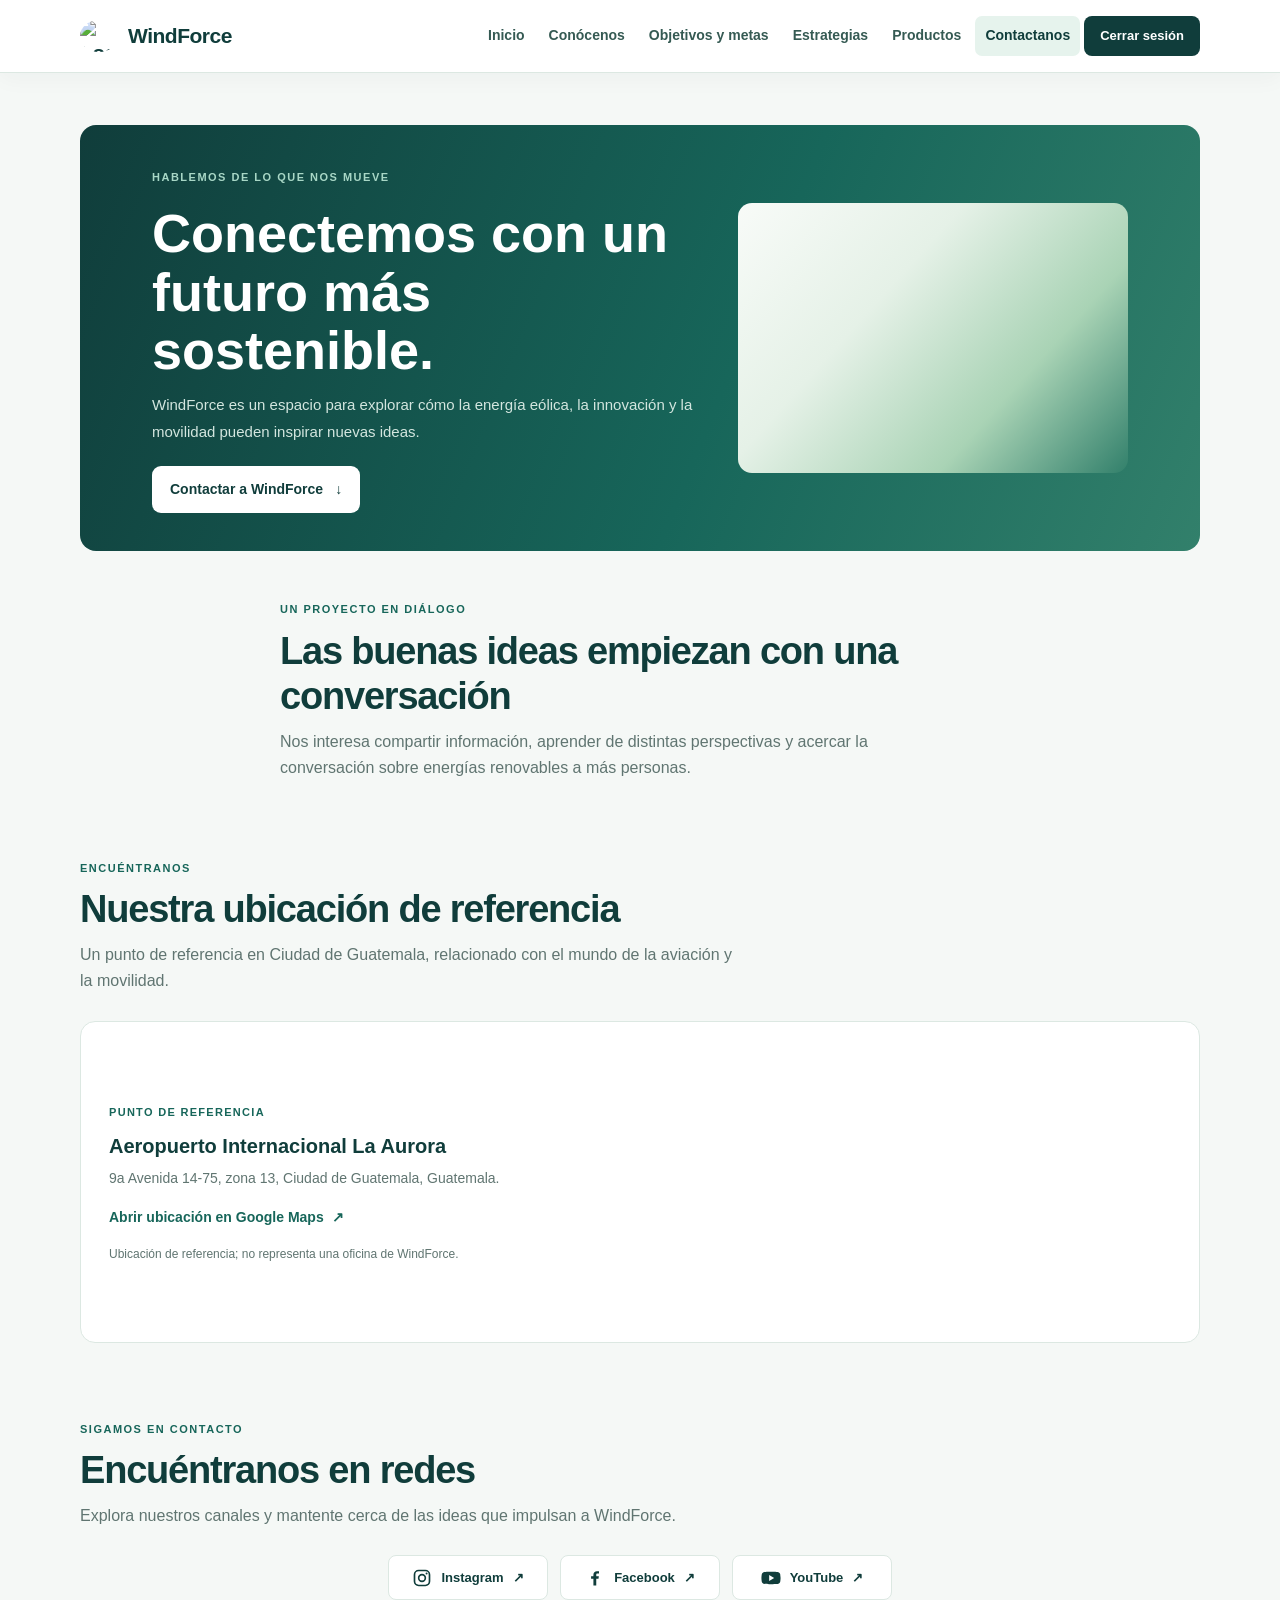
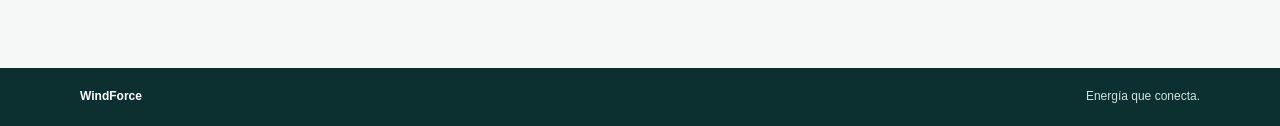
==== contactanos.html @ 2a058676 "Cambios finales" ====
<!DOCTYPE html>
<html lang="es">
<head>
	<meta charset="UTF-8">
	<meta name="viewport" content="width=device-width, initial-scale=1.0">
	<meta name="theme-color" content="#103d3b">
	<meta name="description" content="Encuentra la ubicación de referencia de WindForce y conecta con nuestro proyecto de energía y movilidad sostenible.">
	<title>Contáctanos - WindForce</title>
	<link rel="stylesheet" href="principal.css">
	<script src="codigo.js" defer></script>
</head>
<body data-requiere-sesion="true">
	<nav class="barra" aria-label="Navegación principal">
		<div class="contenedor">
			<a class="marca" href="principal.html">
				<img src="img/wind.png" alt="Logo de WindForce" width="30" height="24">
				WindForce
			</a>
			<div class="enlaces">
				<a href="principal.html">Inicio</a>
				<a href="conocenos.html">Conócenos</a>
				<a href="objetivosymetas.html">Objetivos y metas</a>
				<a href="estrategias.html">Estrategias</a>
				<a href="productos.html">Productos</a>
				<a href="contactanos.html" aria-current="page">Contactanos</a>
				<button class="salir" onclick="cerrarSesion()">Cerrar sesión</button>
			</div>
		</div>
	</nav>

	<main class="contenido pagina-interior pagina-contacto">
		<header class="contacto-portada">
			<div class="contacto-portada-texto">
				<span class="etiqueta">HABLEMOS DE LO QUE NOS MUEVE</span>
				<h1>Conectemos con un futuro más sostenible.</h1>
				<p>WindForce es un espacio para explorar cómo la energía eólica, la innovación y la movilidad pueden inspirar nuevas ideas.</p>
				<a class="boton1" href="#redes">Contactar a WindForce <span aria-hidden="true">↓</span></a>
			</div>
			<div class="contacto-imagen" aria-hidden="true">
				<img src="img/wind-transparente.png" alt="">
			</div>
		</header>

		<section class="seccion contacto-contexto" aria-labelledby="titulo-conversacion">
			<div class="encabezado-seccion">
				<span class="etiqueta">UN PROYECTO EN DIÁLOGO</span>
				<h2 id="titulo-conversacion">Las buenas ideas empiezan con una conversación</h2>
				<p>Nos interesa compartir información, aprender de distintas perspectivas y acercar la conversación sobre energías renovables a más personas.</p>
			</div>
		</section>

		<section class="seccion ubicacion" id="ubicacion" aria-labelledby="titulo-ubicacion">
			<div class="encabezado-seccion">
				<span class="etiqueta">ENCUÉNTRANOS</span>
				<h2 id="titulo-ubicacion">Nuestra ubicación de referencia</h2>
				<p>Un punto de referencia en Ciudad de Guatemala, relacionado con el mundo de la aviación y la movilidad.</p>
			</div>
			<div class="mapa-contacto">
				<div class="mapa-detalle">
					<span class="numero-tarjeta">PUNTO DE REFERENCIA</span>
					<h3>Aeropuerto Internacional La Aurora</h3>
					<p>9a Avenida 14-75, zona 13, Ciudad de Guatemala, Guatemala.</p>
					<a class="enlace-producto" href="https://www.google.com/maps/search/?api=1&amp;query=Aeropuerto+Internacional+La+Aurora+Guatemala" target="_blank" rel="noopener noreferrer">Abrir ubicación en Google Maps <span aria-hidden="true">↗</span></a>
					<p class="nota-medicion">Ubicación de referencia; no representa una oficina de WindForce.</p>
				</div>
				<iframe
					title="Mapa del Aeropuerto Internacional La Aurora, Guatemala"
					src="https://maps.google.com/maps?q=Aeropuerto+Internacional+La+Aurora+Guatemala&amp;output=embed"
					loading="lazy"
					referrerpolicy="no-referrer-when-downgrade"
					allowfullscreen></iframe>
			</div>
		</section>

		<section class="seccion redes contacto-redes" id="redes" aria-labelledby="titulo-redes">
			<div class="encabezado-seccion">
				<span class="etiqueta">SIGAMOS EN CONTACTO</span>
				<h2 id="titulo-redes">Encuéntranos en redes</h2>
				<p>Explora nuestros canales y mantente cerca de las ideas que impulsan a WindForce.</p>
			</div>
			<div class="redes-sociales">
				<a href="https://www.instagram.com/windforce_airline.lmti?cplk=MXBtc2k5dzJmNHRmcA==" target="_blank" rel="noopener noreferrer" aria-label="Instagram de WindForce, se abre en una pestaña nueva">
					<svg viewBox="0 0 24 24" aria-hidden="true"><rect x="3" y="3" width="18" height="18" rx="5" fill="none" stroke="currentColor" stroke-width="2"></rect><circle cx="12" cy="12" r="4" fill="none" stroke="currentColor" stroke-width="2"></circle><circle cx="17.5" cy="6.5" r="1.2"></circle></svg>
					<span>Instagram</span>
					<span aria-hidden="true">↗</span>
				</a>
				<a href="https://www.facebook.com/yaxa.co/" target="_blank" rel="noopener noreferrer" aria-label="Facebook de Yaxa, se abre en una pestaña nueva">
					<svg viewBox="0 0 24 24" aria-hidden="true"><path d="M13.5 21v-8h2.7l.4-3h-3.1V8.1c0-.9.3-1.5 1.6-1.5h1.7V3.9c-.3 0-1.3-.1-2.5-.1-2.5 0-4.2 1.5-4.2 4.3V10H7.3v3h2.8v8z"></path></svg>
					<span>Facebook</span>
					<span aria-hidden="true">↗</span>
				</a>
				<a href="https://www.youtube.com/@tiendayaxa" target="_blank" rel="noopener noreferrer" aria-label="YouTube de Yaxa, se abre en una pestaña nueva">
					<svg viewBox="0 0 24 24" aria-hidden="true"><path d="M23 7.1a3 3 0 0 0-2.1-2.1C19 4.5 12 4.5 12 4.5s-7 0-8.9.5A3 3 0 0 0 1 7.1 31 31 0 0 0 .5 12a31 31 0 0 0 .5 4.9A3 3 0 0 0 3.1 19c1.9.5 8.9.5 8.9.5s7 0 8.9-.5a3 3 0 0 0 2.1-2.1 31 31 0 0 0 .5-4.9zM9.8 15.5v-7l6 3.5z"></path></svg>
					<span>YouTube</span>
					<span aria-hidden="true">↗</span>
				</a>
			</div>
		</section>
	</main>
	<footer class="pie-pagina"><span>WindForce</span><span>Energía que conecta.</span></footer>
</body>
</html>
---- principal.css ----
:root {
    color-scheme: light;
    --verde-oscuro: #103d3b;
    --verde: #17665a;
    --verde-claro: #e6f3ed;
    --turquesa: #5bbca6;
    --texto: #183330;
    --texto-suave: #607571;
    --fondo: #f5f8f6;
    --borde: #dce8e2;
    --blanco: #ffffff;
    --sombra: 0 18px 50px rgba(16, 61, 59, .08);
}

* {
    box-sizing: border-box;
}

html {
    scroll-behavior: smooth;
}

body {
    margin: 0;
    color: var(--texto);
    background: var(--fondo);
    font-family: "Segoe UI", Arial, sans-serif;
    font-size: 16px;
    line-height: 1.65;
}

a {
    color: inherit;
    text-decoration: none;
}

a:focus-visible,
button:focus-visible {
    outline: 3px solid var(--turquesa);
    outline-offset: 3px;
}

.barra {
    position: sticky;
    z-index: 5;
    top: 0;
    padding: 12px 6%;
    background: rgba(255, 255, 255, .96);
    border-bottom: 1px solid var(--borde);
    box-shadow: 0 5px 22px rgba(16, 61, 59, .04);
    backdrop-filter: blur(12px);
}

.contenedor {
    width: min(1120px, 100%);
    min-height: 48px;
    margin: 0 auto;
    display: flex;
    align-items: center;
    justify-content: space-between;
    gap: 24px;
}

.marca {
    display: inline-flex;
    align-items: center;
    gap: 10px;
    color: var(--verde-oscuro);
    font-size: 21px;
    font-weight: 750;
    letter-spacing: -.5px;
}

.marca img {
    width: 38px;
    height: 32px;
    object-fit: cover;
    object-position: center;
    border-radius: 50%;
}

.enlaces {
    display: flex;
    align-items: center;
    flex-wrap: wrap;
    justify-content: flex-end;
    gap: 4px;
}

.enlaces a {
    padding: 8px 10px;
    color: #355a53;
    font-size: 14px;
    font-weight: 650;
    border-radius: 7px;
    transition: color .2s ease, background .2s ease;
}

.enlaces a:hover,
.enlaces a[aria-current="page"] {
    color: var(--verde-oscuro);
    background: var(--verde-claro);
}

.enlaces .salir {
    width: auto;
    margin: 0;
    padding: 9px 16px;
    color: var(--blanco);
    font: inherit;
    font-size: 13px;
    font-weight: 650;
    background: var(--verde-oscuro);
    border: 0;
    border-radius: 8px;
    cursor: pointer;
    transition: background .2s ease, transform .2s ease;
}

.salir:hover,
.boton1:hover {
    background: var(--verde);
    transform: translateY(-1px);
}

.contenido {
    width: min(1120px, calc(100% - 48px));
    margin: 0 auto;
}

.portada {
    position: relative;
    display: flex;
    align-items: center;
    justify-content: space-between;
    gap: 40px;
    min-height: 380px;
    margin: 42px auto 0;
    padding: 54px 7%;
    overflow: hidden;
    background: linear-gradient(120deg, #e8f4ed 0%, #f5faf7 62%, #d9eee6 100%);
    border: 1px solid #d5e9dd;
    border-radius: 24px;
}

.portada::after {
    position: absolute;
    right: -120px;
    bottom: -240px;
    width: 430px;
    height: 430px;
    content: "";
    background: rgba(91, 188, 166, .10);
    border-radius: 50%;
}

.portada-texto {
    position: relative;
    z-index: 1;
    max-width: 610px;
}

.etiqueta {
    display: inline-block;
    color: var(--verde);
    font-size: 11px;
    font-weight: 800;
    letter-spacing: 1.5px;
    line-height: 1.5;
}

.lema {
    max-width: 620px;
    margin: 13px 0 15px;
    color: var(--verde-oscuro);
    font-size: clamp(36px, 5vw, 56px);
    font-weight: 750;
    letter-spacing: -2px;
    line-height: 1.08;
}

.portada-texto > p,
.encabezado-pagina > p,
.encabezado-seccion > p {
    max-width: 660px;
    margin: 0;
    color: var(--texto-suave);
    font-size: 16px;
}

.imagen1 {
    position: relative;
    z-index: 1;
    width: min(34%, 310px);
    min-width: 210px;
    height: auto;
    border-radius: 50%;
    mix-blend-mode: multiply;
}

.boton1,
.boton-secundario {
    display: inline-flex;
    align-items: center;
    justify-content: center;
    gap: 12px;
    width: fit-content;
    margin-top: 23px;
    padding: 12px 18px;
    color: var(--blanco);
    font-size: 14px;
    font-weight: 700;
    background: var(--verde-oscuro);
    border: 0;
    border-radius: 9px;
    transition: background .2s ease, transform .2s ease;
}

.boton1:hover {
    color: var(--blanco);
}

.bienvenida {
    display: flex;
    align-items: center;
    justify-content: space-between;
    gap: 30px;
    margin: 30px 0 64px;
    padding: 25px 30px;
    background: var(--blanco);
    border: 1px solid var(--borde);
    border-radius: 16px;
    box-shadow: 0 8px 26px rgba(16, 61, 59, .04);
}

.bienvenida h2 {
    margin: 5px 0 3px;
    color: var(--verde-oscuro);
    font-size: 23px;
    letter-spacing: -.5px;
}

.bienvenida p {
    margin: 0;
    color: var(--texto-suave);
    font-size: 14px;
}

.boton-secundario {
    flex-shrink: 0;
    margin: 0;
    color: var(--verde-oscuro);
    background: var(--verde-claro);
}

.boton-secundario:hover {
    background: #d4eade;
}

.seccion {
    margin: 0 0 72px;
}

.encabezado-seccion {
    margin-bottom: 26px;
}

.encabezado-seccion h2,
.encabezado-pagina h1 {
    margin: 7px 0 9px;
    color: var(--verde-oscuro);
    font-size: clamp(28px, 4vw, 38px);
    letter-spacing: -1.2px;
    line-height: 1.2;
}

.rejilla-tarjetas {
    display: grid;
    grid-template-columns: repeat(3, 1fr);
    gap: 18px;
}

.tarjeta-enfoque,
.bloque {
    padding: 26px;
    background: var(--blanco);
    border: 1px solid var(--borde);
    border-radius: 15px;
    box-shadow: 0 8px 25px rgba(16, 61, 59, .035);
}

.numero-tarjeta {
    color: var(--verde);
    font-size: 11px;
    font-weight: 800;
    letter-spacing: 1.3px;
}

.tarjeta-enfoque h3,
.rejilla-valores h3 {
    margin: 11px 0 7px;
    color: var(--verde-oscuro);
    font-size: 18px;
}

.tarjeta-enfoque p,
.bloque p,
.rejilla-valores p {
    margin: 0;
    color: var(--texto-suave);
    font-size: 14px;
}

.seccion-galeria {
    margin-top: 8px;
}

.galeria-imagenes {
    display: grid;
    grid-template-columns: repeat(4, minmax(0, 1fr));
    grid-auto-rows: 190px;
    gap: 14px;
}

.foto {
    min-width: 0;
    overflow: hidden;
    background: #e6f3ed;
    border: 1px solid var(--borde);
    border-radius: 15px;
    box-shadow: 0 8px 25px rgba(16, 61, 59, .06);
}

.foto-destacada {
    grid-column: span 2;
    grid-row: span 2;
}

.galeria-tres .galeria-imagenes {
    grid-template-columns: repeat(3, minmax(0, 1fr));
    grid-auto-rows: 230px;
}

.galeria-tres .foto-destacada {
    grid-column: auto;
    grid-row: auto;
}

.foto img {
    display: block;
    width: 100%;
    height: 100%;
    object-fit: cover;
    transition: transform .35s ease;
}

.foto:hover img {
    transform: scale(1.04);
}

.pagina-interior {
    padding-top: 52px;
}

.pagina-contacto {
    padding-bottom: 20px;
}

.contacto-portada {
    display: grid;
    grid-template-columns: minmax(0, 1fr) minmax(220px, .7fr);
    align-items: center;
    gap: 30px;
    min-height: 340px;
    overflow: hidden;
    padding: 38px clamp(25px, 6vw, 72px);
    color: var(--blanco);
    background: linear-gradient(112deg, #103d3b 0%, #17665a 58%, #32806b 100%);
    border-radius: 16px;
}

.contacto-portada .etiqueta {
    color: #a8d7c6;
}

.contacto-portada h1 {
    max-width: 620px;
    margin: 15px 0 12px;
    font-size: clamp(36px, 5vw, 54px);
    line-height: 1.08;
}

.contacto-portada p {
    max-width: 560px;
    margin: 0;
    color: #d3e6df;
    font-size: 15px;
    line-height: 1.8;
}

.contacto-portada .boton1 {
    margin-top: 21px;
    color: var(--verde-oscuro);
    background: var(--blanco);
}

.contacto-imagen {
    display: grid;
    place-items: center;
    min-height: 270px;
    overflow: hidden;
    background: linear-gradient(132deg, #f8fbf8 0%, #e5f1e7 36%, #a9d3b5 70%, #32806b 100%);
    border-radius: 14px;
}

.contacto-imagen img {
    display: block;
    width: min(100%, 340px);
    max-height: 270px;
    object-fit: contain;
    filter: drop-shadow(0 10px 16px rgba(16, 61, 59, .16));
}

.contacto-contexto {
    margin-top: 44px;
}

.contacto-contexto .encabezado-seccion {
    max-width: 720px;
    margin: 0 auto;
}

.contacto-redes {
    margin-top: 50px;
}

.contacto-redes .redes-sociales {
    justify-content: center;
}

.contacto-redes .redes-sociales a {
    min-width: 160px;
    justify-content: center;
    padding: 11px 15px;
}

.encabezado-pagina {
    max-width: 760px;
    margin: 0 auto 34px;
    text-align: center;
}

.encabezado-pagina > p {
    margin-right: auto;
    margin-left: auto;
}

.encabezado-pagina .nota-medicion {
    margin-top: 13px;
    color: #71847f;
    font-size: 12px;
}

.rejilla-info {
    display: grid;
    grid-template-columns: repeat(3, 1fr);
    gap: 18px;
}

.rejilla-estrategias {
    grid-template-columns: repeat(2, minmax(0, 1fr));
}

.bloque h2 {
    margin: 9px 0 10px;
    color: var(--verde-oscuro);
    font-size: 21px;
    letter-spacing: -.4px;
}

.valores {
    margin-top: 60px;
}

.rejilla-valores {
    display: grid;
    grid-template-columns: repeat(4, 1fr);
    gap: 15px;
}

.rejilla-valores > div {
    padding: 18px;
    background: #edf5f0;
    border-radius: 12px;
}

.rejilla-valores h3 {
    margin-top: 0;
}

.llamada-accion {
    display: flex;
    align-items: center;
    justify-content: space-between;
    gap: 25px;
    margin: 46px 0 58px;
    padding: 26px 30px;
    background: var(--verde-oscuro);
    border-radius: 16px;
}

.llamada-accion h2 {
    margin: 0 0 4px;
    color: var(--blanco);
    font-size: 21px;
}

.llamada-accion p {
    margin: 0;
    color: #c8ded6;
    font-size: 14px;
}

.llamada-accion .boton1 {
    flex-shrink: 0;
    margin: 0;
    color: var(--verde-oscuro);
    background: var(--blanco);
}

.llamada-accion .boton1:hover {
    background: #e6f3ed;
}

.objetivos-lista {
    display: grid;
    gap: 22px;
}

.catalogo-productos {
    display: grid;
    grid-template-columns: repeat(2, minmax(0, 1fr));
    gap: 20px;
}

.producto {
    overflow: hidden;
    background: var(--blanco);
    border: 1px solid var(--borde);
    border-radius: 15px;
    box-shadow: 0 8px 25px rgba(16, 61, 59, .04);
}

.producto > img {
    display: block;
    width: 100%;
    aspect-ratio: 16 / 9;
    object-fit: cover;
    background: var(--verde-claro);
}

.producto-contenido {
    padding: 22px;
}

.producto-precio {
    display: flex;
    align-items: baseline;
    justify-content: space-between;
    gap: 12px;
    margin-top: 18px;
    padding-top: 13px;
    border-top: 1px solid var(--borde);
}

.producto-precio span {
    color: var(--texto-suave);
    font-size: 12px;
}

.producto-precio strong {
    color: var(--verde-oscuro);
    font-size: 21px;
}

.producto-contenido h2,
.mapa-detalle h3 {
    margin: 8px 0;
    color: var(--verde-oscuro);
    font-size: 20px;
    line-height: 1.3;
}

.producto-contenido p,
.mapa-detalle > p {
    margin: 0;
    color: var(--texto-suave);
    font-size: 14px;
}

.enlace-producto {
    display: inline-flex;
    align-items: center;
    gap: 8px;
    margin-top: 16px;
    color: var(--verde);
    font-size: 14px;
    font-weight: 750;
}

.enlace-producto:hover {
    color: var(--verde-oscuro);
}

.ubicacion {
    margin-top: 56px;
}

.mapa-contacto {
    display: grid;
    grid-template-columns: minmax(0, .8fr) minmax(0, 1.2fr);
    min-height: 320px;
    overflow: hidden;
    background: var(--blanco);
    border: 1px solid var(--borde);
    border-radius: 15px;
}

.mapa-detalle {
    align-self: center;
    padding: 28px;
}

.mapa-detalle .nota-medicion {
    margin-top: 15px;
    font-size: 12px;
}

.mapa-contacto iframe {
    width: 100%;
    height: 100%;
    min-height: 320px;
    border: 0;
}

.redes {
    margin: 28px 0 48px;
}

.redes-sociales {
    display: flex;
    flex-wrap: wrap;
    gap: 12px;
}

.redes-sociales a {
    display: inline-flex;
    align-items: center;
    gap: 9px;
    min-height: 44px;
    padding: 8px 12px;
    color: var(--verde-oscuro);
    font-size: 13px;
    font-weight: 700;
    background: var(--blanco);
    border: 1px solid var(--borde);
    border-radius: 8px;
}

.redes-sociales a:hover {
    background: var(--verde-claro);
}

.redes-sociales svg {
    width: 20px;
    height: 20px;
    fill: currentColor;
}

.objetivo {
    padding: 30px;
    background: var(--blanco);
    border: 1px solid var(--borde);
    border-radius: 17px;
    box-shadow: 0 8px 25px rgba(16, 61, 59, .04);
}

.objetivo-cabecera {
    display: flex;
    align-items: center;
    gap: 18px;
}

.numero-objetivo {
    display: grid;
    flex: 0 0 56px;
    width: 56px;
    height: 56px;
    place-items: center;
    color: var(--verde-oscuro);
    font-size: 19px;
    font-weight: 800;
    background: var(--verde-claro);
    border-radius: 15px;
}

.objetivo-cabecera h2 {
    margin: 4px 0 0;
    color: var(--verde-oscuro);
    font-size: clamp(20px, 3vw, 25px);
    letter-spacing: -.6px;
    line-height: 1.25;
}

.descripcion-objetivo {
    max-width: 850px;
    margin: 17px 0 22px;
    color: var(--texto-suave);
    font-size: 14px;
}

.lista-metas {
    display: grid;
    grid-template-columns: repeat(2, 1fr);
    gap: 11px;
    margin: 0;
    padding: 0;
    list-style: none;
}

.lista-metas li {
    display: flex;
    align-items: flex-start;
    gap: 12px;
    padding: 15px;
    background: #f6f9f7;
    border: 1px solid #e8efeb;
    border-radius: 11px;
}

.meta-numero {
    display: grid;
    flex: 0 0 27px;
    width: 27px;
    height: 27px;
    place-items: center;
    color: var(--verde);
    font-size: 11px;
    font-weight: 800;
    background: #e2f1e9;
    border-radius: 8px;
}

.lista-metas p {
    margin: 1px 0 0;
    color: #536a64;
    font-size: 13px;
    line-height: 1.6;
}

.lista-metas strong {
    color: var(--verde-oscuro);
    font-weight: 750;
}

.pie-pagina {
    display: flex;
    justify-content: space-between;
    gap: 20px;
    padding: 19px max(6%, calc((100% - 1120px) / 2));
    color: #d0e0da;
    font-size: 12px;
    background: #0b302f;
}

.pie-pagina span:first-child {
    color: var(--blanco);
    font-weight: 750;
}

@media (max-width: 760px) {
    .barra {
        padding-right: 22px;
        padding-left: 22px;
    }

    .enlaces {
        gap: 2px;
    }

    .portada {
        min-height: 330px;
        padding: 38px 6%;
    }

    .imagen1 {
        width: 27%;
        min-width: 160px;
    }

    .rejilla-tarjetas,
    .rejilla-info,
    .rejilla-estrategias,
    .catalogo-productos {
        grid-template-columns: 1fr;
    }

    .mapa-contacto {
        grid-template-columns: 1fr;
    }

    .contacto-portada {
        grid-template-columns: minmax(0, 1fr) minmax(160px, .6fr);
        gap: 12px;
    }

    .mapa-contacto iframe {
        min-height: 260px;
    }

    .galeria-imagenes {
        grid-template-columns: repeat(2, minmax(0, 1fr));
        grid-auto-rows: 190px;
    }

    .galeria-tres .galeria-imagenes {
        grid-template-columns: repeat(2, minmax(0, 1fr));
        grid-auto-rows: 190px;
    }

    .galeria-tres .foto-destacada {
        grid-column: span 2;
        grid-row: span 1;
    }

    .foto-destacada {
        grid-column: span 2;
        grid-row: span 1;
    }

    .rejilla-valores {
        grid-template-columns: repeat(2, 1fr);
    }

    .lista-metas {
        grid-template-columns: 1fr;
    }
}

@media (max-width: 560px) {
    .barra {
        padding: 11px 16px;
    }

    .contenedor {
        flex-wrap: wrap;
        gap: 11px;
    }

    .marca {
        font-size: 19px;
    }

    .marca img {
        width: 32px;
        height: 28px;
    }

    .enlaces {
        width: 100%;
        justify-content: flex-start;
        flex-wrap: wrap;
        gap: 2px;
    }

    .contacto-portada {
        grid-template-columns: 1fr;
        padding: 27px 22px 18px;
    }

    .contacto-portada h1 {
        font-size: 36px;
    }

    .contacto-imagen {
        min-height: 210px;
    }

    .contacto-imagen img {
        width: min(82%, 260px);
        max-height: 185px;
    }

    .enlaces a {
        padding: 7px 8px;
        font-size: 12px;
    }

    .enlaces .salir {
        padding: 7px 10px;
        font-size: 12px;
    }

    .contenido {
        width: calc(100% - 32px);
    }

    .portada {
        flex-direction: column-reverse;
        align-items: flex-start;
        gap: 15px;
        margin-top: 22px;
        padding: 27px 22px;
        border-radius: 18px;
    }

    .imagen1 {
        align-self: center;
        width: min(58%, 220px);
        min-width: 0;
    }

    .lema {
        font-size: 39px;
        letter-spacing: -1.5px;
    }

    .portada-texto > p,
    .encabezado-pagina > p,
    .encabezado-seccion > p {
        font-size: 14px;
    }

    .bienvenida,
    .llamada-accion {
        align-items: flex-start;
        flex-direction: column;
        padding: 22px;
    }

    .galeria-imagenes {
        grid-template-columns: 1fr;
        grid-auto-rows: 220px;
    }

    .galeria-tres .galeria-imagenes {
        grid-template-columns: 1fr;
        grid-auto-rows: 220px;
    }

    .foto-destacada {
        grid-column: auto;
    }

    .bienvenida {
        margin: 20px 0 48px;
    }

    .boton-secundario {
        width: 100%;
    }

    .pagina-interior {
        padding-top: 38px;
    }

    .encabezado-pagina h1 {
        font-size: 34px;
    }

    .bloque,
    .objetivo {
        padding: 21px;
    }

    .objetivo-cabecera {
        align-items: flex-start;
        gap: 12px;
    }

    .numero-objetivo {
        flex-basis: 44px;
        width: 44px;
        height: 44px;
        border-radius: 12px;
    }

    .objetivo-cabecera .etiqueta {
        font-size: 9px;
        letter-spacing: 1px;
    }

    .rejilla-valores {
        grid-template-columns: 1fr;
    }

    .pie-pagina {
        padding: 18px 16px;
        font-size: 11px;
    }
}
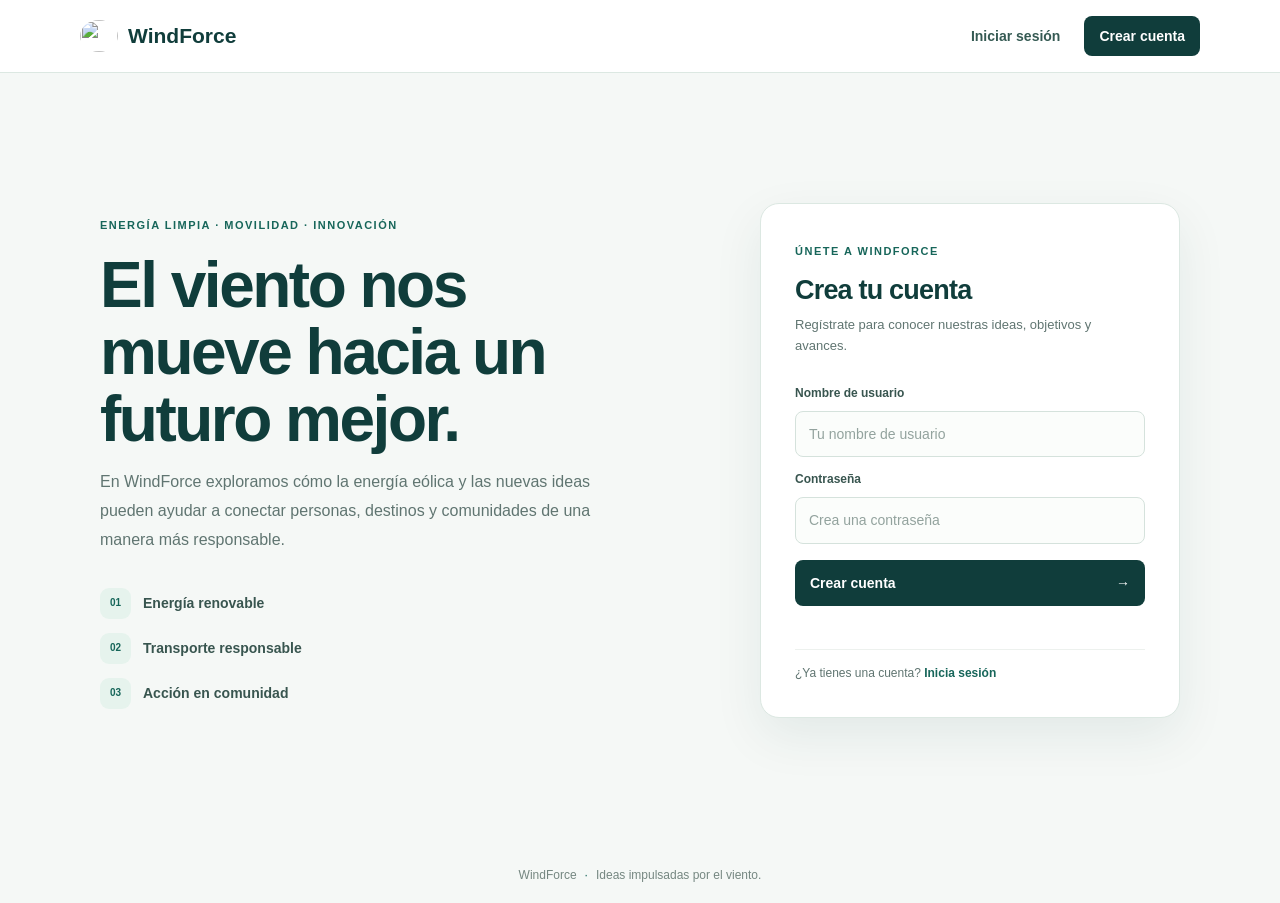
==== commit bf06077b: "Finalizacion" ====
--- a/contactanos.html
+++ b/contactanos.html
@@ -37,7 +37,7 @@
 				<a class="boton1" href="#redes">Contactar a WindForce <span aria-hidden="true">↓</span></a>
 			</div>
 			<div class="contacto-imagen" aria-hidden="true">
-				<img src="img/wind-transparente.png" alt="">
+				<img src="img/wind.png" alt="Imagen de WindForce">
 			</div>
 		</header>
 
@@ -84,16 +84,14 @@
 					<span>Instagram</span>
 					<span aria-hidden="true">↗</span>
 				</a>
-				<a href="https://www.facebook.com/yaxa.co/" target="_blank" rel="noopener noreferrer" aria-label="Facebook de Yaxa, se abre en una pestaña nueva">
+				<span class="red-social-no-disponible">
 					<svg viewBox="0 0 24 24" aria-hidden="true"><path d="M13.5 21v-8h2.7l.4-3h-3.1V8.1c0-.9.3-1.5 1.6-1.5h1.7V3.9c-.3 0-1.3-.1-2.5-.1-2.5 0-4.2 1.5-4.2 4.3V10H7.3v3h2.8v8z"></path></svg>
 					<span>Facebook</span>
-					<span aria-hidden="true">↗</span>
-				</a>
-				<a href="https://www.youtube.com/@tiendayaxa" target="_blank" rel="noopener noreferrer" aria-label="YouTube de Yaxa, se abre en una pestaña nueva">
+				</span>
+				<span class="red-social-no-disponible">
 					<svg viewBox="0 0 24 24" aria-hidden="true"><path d="M23 7.1a3 3 0 0 0-2.1-2.1C19 4.5 12 4.5 12 4.5s-7 0-8.9.5A3 3 0 0 0 1 7.1 31 31 0 0 0 .5 12a31 31 0 0 0 .5 4.9A3 3 0 0 0 3.1 19c1.9.5 8.9.5 8.9.5s7 0 8.9-.5a3 3 0 0 0 2.1-2.1 31 31 0 0 0 .5-4.9zM9.8 15.5v-7l6 3.5z"></path></svg>
 					<span>YouTube</span>
-					<span aria-hidden="true">↗</span>
-				</a>
+				</span>
 			</div>
 		</section>
 	</main>
--- a/principal.css
+++ b/principal.css
@@ -407,18 +407,27 @@
 .contacto-imagen {
     display: grid;
     place-items: center;
+    position: relative;
     min-height: 270px;
     overflow: hidden;
     background: linear-gradient(132deg, #f8fbf8 0%, #e5f1e7 36%, #a9d3b5 70%, #32806b 100%);
-    border-radius: 14px;
+    border: 1px solid rgba(255, 255, 255, .55);
+    border-radius: 18px;
+    box-shadow: inset 0 0 38px rgba(16, 61, 59, .08);
 }
 
 .contacto-imagen img {
     display: block;
-    width: min(100%, 340px);
-    max-height: 270px;
+    width: min(78%, 250px);
+    aspect-ratio: 1;
+    max-height: 250px;
+    padding: 10px;
     object-fit: contain;
-    filter: drop-shadow(0 10px 16px rgba(16, 61, 59, .16));
+    background: rgba(255, 255, 255, .92);
+    border: 5px solid rgba(255, 255, 255, .78);
+    border-radius: 50%;
+    box-shadow: 0 18px 30px rgba(16, 61, 59, .20);
+    filter: drop-shadow(0 6px 8px rgba(16, 61, 59, .08));
 }
 
 .contacto-contexto {
@@ -559,6 +568,12 @@
     background: var(--verde-claro);
 }
 
+.producto > img[src="img/wind.png"],
+.producto > img[src="img/bateria.svg"] {
+    padding: 18px;
+    object-fit: contain;
+}
+
 .producto-contenido {
     padding: 22px;
 }
@@ -653,7 +668,8 @@
     gap: 12px;
 }
 
-.redes-sociales a {
+.redes-sociales a,
+.redes-sociales .red-social-no-disponible {
     display: inline-flex;
     align-items: center;
     gap: 9px;
@@ -778,6 +794,26 @@
     font-weight: 750;
 }
 
+#dify-chatbot-bubble-button {
+    background-color: var(--verde-oscuro) !important;
+    box-shadow: 0 8px 24px rgba(16, 61, 59, .25) !important;
+    transition: transform .2s ease, box-shadow .2s ease !important;
+}
+
+#dify-chatbot-bubble-button:hover {
+    transform: translateY(-2px);
+    box-shadow: 0 12px 28px rgba(16, 61, 59, .3) !important;
+}
+
+#dify-chatbot-bubble-window {
+    width: min(24rem, calc(100vw - 32px)) !important;
+    height: min(40rem, calc(100vh - 110px)) !important;
+    overflow: hidden;
+    border: 1px solid var(--borde) !important;
+    border-radius: 18px !important;
+    box-shadow: 0 20px 60px rgba(16, 61, 59, .2) !important;
+}
+
 @media (max-width: 760px) {
     .barra {
         padding-right: 22px;
@@ -887,8 +923,10 @@
     }
 
     .contacto-imagen img {
-        width: min(82%, 260px);
-        max-height: 185px;
+        width: min(58%, 190px);
+        max-height: 190px;
+        padding: 7px;
+        border-width: 4px;
     }
 
     .enlaces a {
@@ -978,6 +1016,13 @@
         gap: 12px;
     }
 
+    #dify-chatbot-bubble-window {
+        width: calc(100vw - 24px) !important;
+        height: min(40rem, calc(100vh - 96px)) !important;
+        right: 12px !important;
+        bottom: 84px !important;
+    }
+
     .numero-objetivo {
         flex-basis: 44px;
         width: 44px;
